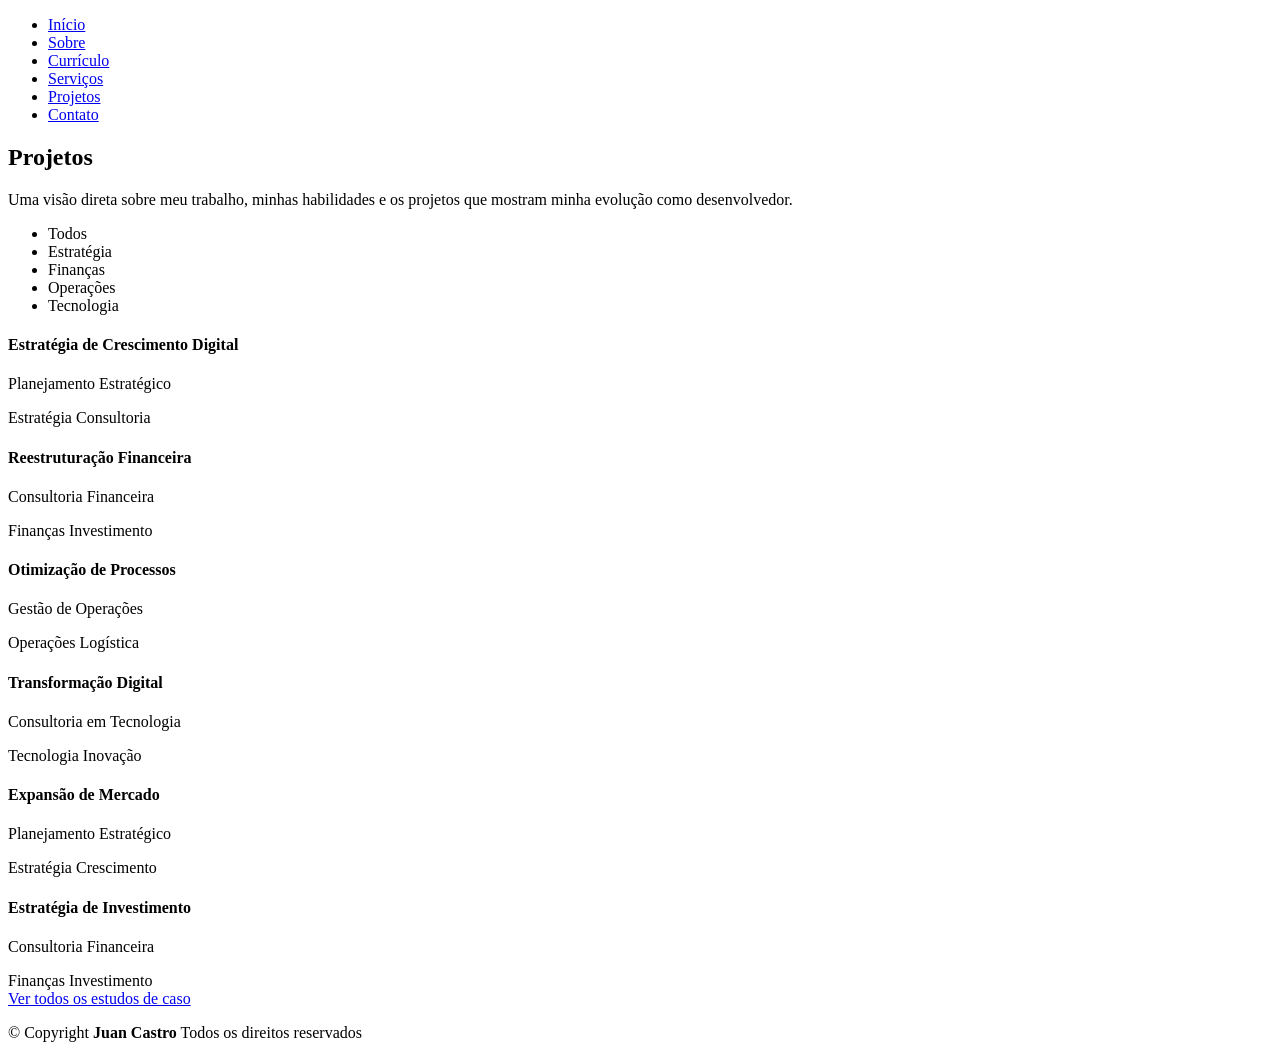
==== portfolio.html @ bfef1d71 "Add files via upload" ====
<!DOCTYPE html>
<html lang="pt-BR">

<head>
  <meta charset="utf-8">
  <meta content="width=device-width, initial-scale=1.0" name="viewport">
  <title>Projetos | Juan Castro</title>
  <meta name="description" content="">
  <meta name="keywords" content="">

  <!-- Favicons -->
  <link href="assets/img/favicon.png" rel="icon">
  <link href="assets/img/apple-touch-icon.png" rel="apple-touch-icon">

  <!-- Fonts -->
  <link href="https://fonts.googleapis.com" rel="preconnect">
  <link href="https://fonts.gstatic.com" rel="preconnect" crossorigin>
  <link href="https://fonts.googleapis.com/css2?family=Roboto:ital,wght@0,100;0,300;0,400;0,500;0,700;0,900;1,100;1,300;1,400;1,500;1,700;1,900&family=Poppins:ital,wght@0,100;0,200;0,300;0,400;0,500;0,600;0,700;0,800;0,900;1,100;1,200;1,300;1,400;1,500;1,600;1,700;1,800;1,900&family=Raleway:ital,wght@0,100;0,200;0,300;0,400;0,500;0,600;0,700;0,800;0,900;1,100;1,200;1,300;1,400;1,500;1,600;1,700;1,800;1,900&display=swap" rel="stylesheet">

  <!-- Vendor CSS Files -->
  <link href="assets/vendor/bootstrap/css/bootstrap.min.css" rel="stylesheet">
  <link href="assets/vendor/bootstrap-icons/bootstrap-icons.css" rel="stylesheet">
  <link href="assets/vendor/aos/aos.css" rel="stylesheet">
  <link href="assets/vendor/swiper/swiper-bundle.min.css" rel="stylesheet">
  <link href="assets/vendor/glightbox/css/glightbox.min.css" rel="stylesheet">

  <!-- Main CSS File -->
  <link href="assets/css/main.css" rel="stylesheet">

  <!-- =======================================================
  * Template Name: FolioOne
  * Template URL: https://bootstrapmade.com/folioone-bootstrap-portfolio-website-template/
  * Updated: Aug 23 2025 with Bootstrap v5.3.7
  * Author: BootstrapMade.com
  * License: https://bootstrapmade.com/license/
  ======================================================== -->
</head>

<body class="portfolio-page">

  <header id="header" class="header d-flex align-items-center light-background sticky-top">
    <div class="container position-relative d-flex align-items-center justify-content-between">

      <!-- <a href="index.html" class="logo d-flex align-items-center me-auto me-xl-0">
      <img src="assets/img/logo.webp" alt="">
      <h1 class="sitename">FolioOne</h1> 
    </a> -->

      <nav id="navmenu" class="navmenu">
        <ul>
          <li><a href="index.html">In&iacute;cio</a></li>
          <li><a href="about.html">Sobre</a></li>
          <li><a href="resume.html">Curr&iacute;culo</a></li>
          <li><a href="services.html">Servi&ccedil;os</a></li>
          <li><a href="portfolio.html" class="active">Projetos</a></li>
          <li><a href="contact.html">Contato</a></li>
        </ul>
        <i class="mobile-nav-toggle d-xl-none bi bi-list"></i>
      </nav>

      <div class="header-social-links">
        <a href="https://github.com/JuanCastroVieira" class="github" aria-label="GitHub"><i class="bi bi-github"></i></a>
        <a href="https://www.instagram.com/juanvierac/?utm_source=ig_web_button_share_sheet" class="instagram" aria-label="Instagram"><i class="bi bi-instagram"></i></a>
        <a href="#" class="linkedin" aria-label="LinkedIn"><i class="bi bi-linkedin"></i></a>
      </div>

    </div>
  </header>

  <main class="main">

    <!-- Portfolio Section -->
    <section id="portfolio" class="portfolio section">

      <!-- Section Title -->
      <div class="container section-title" data-aos="fade-up">
        <h2>Projetos</h2>
        <p>Uma vis&atilde;o direta sobre meu trabalho, minhas habilidades e os projetos que mostram minha evolu&ccedil;&atilde;o como desenvolvedor.</p>
      </div><!-- End Section Title -->

      <div class="container" data-aos="fade-up" data-aos-delay="100">

        <div class="isotope-layout" data-default-filter="*" data-layout="masonry" data-sort="original-order">
          <ul class="portfolio-filters isotope-filters" data-aos="fade-up" data-aos-delay="200">
            <li data-filter="*" class="filter-active">Todos</li>
            <li data-filter=".filter-strategy">Estrat&eacute;gia</li>
            <li data-filter=".filter-finance">Finan&ccedil;as</li>
            <li data-filter=".filter-operations">Opera&ccedil;&otilde;es</li>
            <li data-filter=".filter-technology">Tecnologia</li>
          </ul><!-- End Portfolio Filters -->

          <div class="row gy-4 isotope-container" data-aos="fade-up" data-aos-delay="300">
            <div class="col-lg-4 col-md-6 portfolio-item isotope-item filter-strategy">
              <div class="portfolio-card">
                <div class="portfolio-info">
                  <h4>Estrat&eacute;gia de Crescimento Digital</h4>
                  <p>Planejamento Estrat&eacute;gico</p>
                  <div class="portfolio-tags">
                    <span>Estrat&eacute;gia</span>
                    <span>Consultoria</span>
                  </div>
                </div>
              </div>
            </div>

            <div class="col-lg-4 col-md-6 portfolio-item isotope-item filter-finance">
              <div class="portfolio-card">
                <div class="portfolio-info">
                  <h4>Reestrutura&ccedil;&atilde;o Financeira</h4>
                  <p>Consultoria Financeira</p>
                  <div class="portfolio-tags">
                    <span>Finan&ccedil;as</span>
                    <span>Investimento</span>
                  </div>
                </div>
              </div>
            </div>

            <div class="col-lg-4 col-md-6 portfolio-item isotope-item filter-operations">
              <div class="portfolio-card">
                <div class="portfolio-info">
                  <h4>Otimiza&ccedil;&atilde;o de Processos</h4>
                  <p>Gest&atilde;o de Opera&ccedil;&otilde;es</p>
                  <div class="portfolio-tags">
                    <span>Opera&ccedil;&otilde;es</span>
                    <span>Log&iacute;stica</span>
                  </div>
                </div>
              </div>
            </div>

            <div class="col-lg-4 col-md-6 portfolio-item isotope-item filter-technology">
              <div class="portfolio-card">
                <div class="portfolio-info">
                  <h4>Transforma&ccedil;&atilde;o Digital</h4>
                  <p>Consultoria em Tecnologia</p>
                  <div class="portfolio-tags">
                    <span>Tecnologia</span>
                    <span>Inova&ccedil;&atilde;o</span>
                  </div>
                </div>
              </div>
            </div>

            <div class="col-lg-4 col-md-6 portfolio-item isotope-item filter-strategy">
              <div class="portfolio-card">
                <div class="portfolio-info">
                  <h4>Expans&atilde;o de Mercado</h4>
                  <p>Planejamento Estrat&eacute;gico</p>
                  <div class="portfolio-tags">
                    <span>Estrat&eacute;gia</span>
                    <span>Crescimento</span>
                  </div>
                </div>
              </div>
            </div>

            <div class="col-lg-4 col-md-6 portfolio-item isotope-item filter-finance">
              <div class="portfolio-card">
                <div class="portfolio-info">
                  <h4>Estrat&eacute;gia de Investimento</h4>
                  <p>Consultoria Financeira</p>
                  <div class="portfolio-tags">
                    <span>Finan&ccedil;as</span>
                    <span>Investimento</span>
                  </div>
                </div>
              </div>
            </div>
          </div><!-- Fim do cont&ecirc;iner de projetos -->

        </div>

        <div class="text-center mt-5" data-aos="fade-up" data-aos-delay="400">
          <a href="#portfolio" class="btn btn-primary">Ver todos os estudos de caso</a>
        </div>

      </div>

    </section><!-- /Portfolio Section -->

  </main>

  <footer id="footer" class="footer">

    <div class="container">
      <div class="copyright text-center ">
        <p>&copy; <span>Copyright</span> <strong class="px-1 sitename">Juan Castro</strong> <span>Todos os direitos reservados<br></span></p>
      </div>
      <div class="social-links d-flex justify-content-center">
        <a href="https://github.com/JuanCastroVieira" aria-label="GitHub"><i class="bi bi-github"></i></a>
        <a href="https://www.instagram.com/juanvierac/?utm_source=ig_web_button_share_sheet" aria-label="Instagram"><i class="bi bi-instagram"></i></a>
        <a href="#" aria-label="LinkedIn"><i class="bi bi-linkedin"></i></a>
        <a href="mailto:crj7756@gmail.com" aria-label="E-mail"><i class="bi bi-envelope"></i></a>
      </div>
    </div>

  </footer>

  <!-- Scroll Top -->
  <a href="#" id="scroll-top" class="scroll-top d-flex align-items-center justify-content-center"><i class="bi bi-arrow-up-short"></i></a>

  <!-- Preloader -->
  <div id="preloader"></div>

  <!-- Vendor JS Files -->
  <script src="assets/vendor/bootstrap/js/bootstrap.bundle.min.js"></script>
  <script src="assets/vendor/php-email-form/validate.js"></script>
  <script src="assets/vendor/aos/aos.js"></script>
  <script src="assets/vendor/typed.js/typed.umd.js"></script>
  <script src="assets/vendor/waypoints/noframework.waypoints.js"></script>
  <script src="assets/vendor/purecounter/purecounter_vanilla.js"></script>
  <script src="assets/vendor/swiper/swiper-bundle.min.js"></script>
  <script src="assets/vendor/imagesloaded/imagesloaded.pkgd.min.js"></script>
  <script src="assets/vendor/isotope-layout/isotope.pkgd.min.js"></script>
  <script src="assets/vendor/glightbox/js/glightbox.min.js"></script>

  <!-- Main JS File -->
  <script src="assets/js/main.js"></script>

</body>

</html>
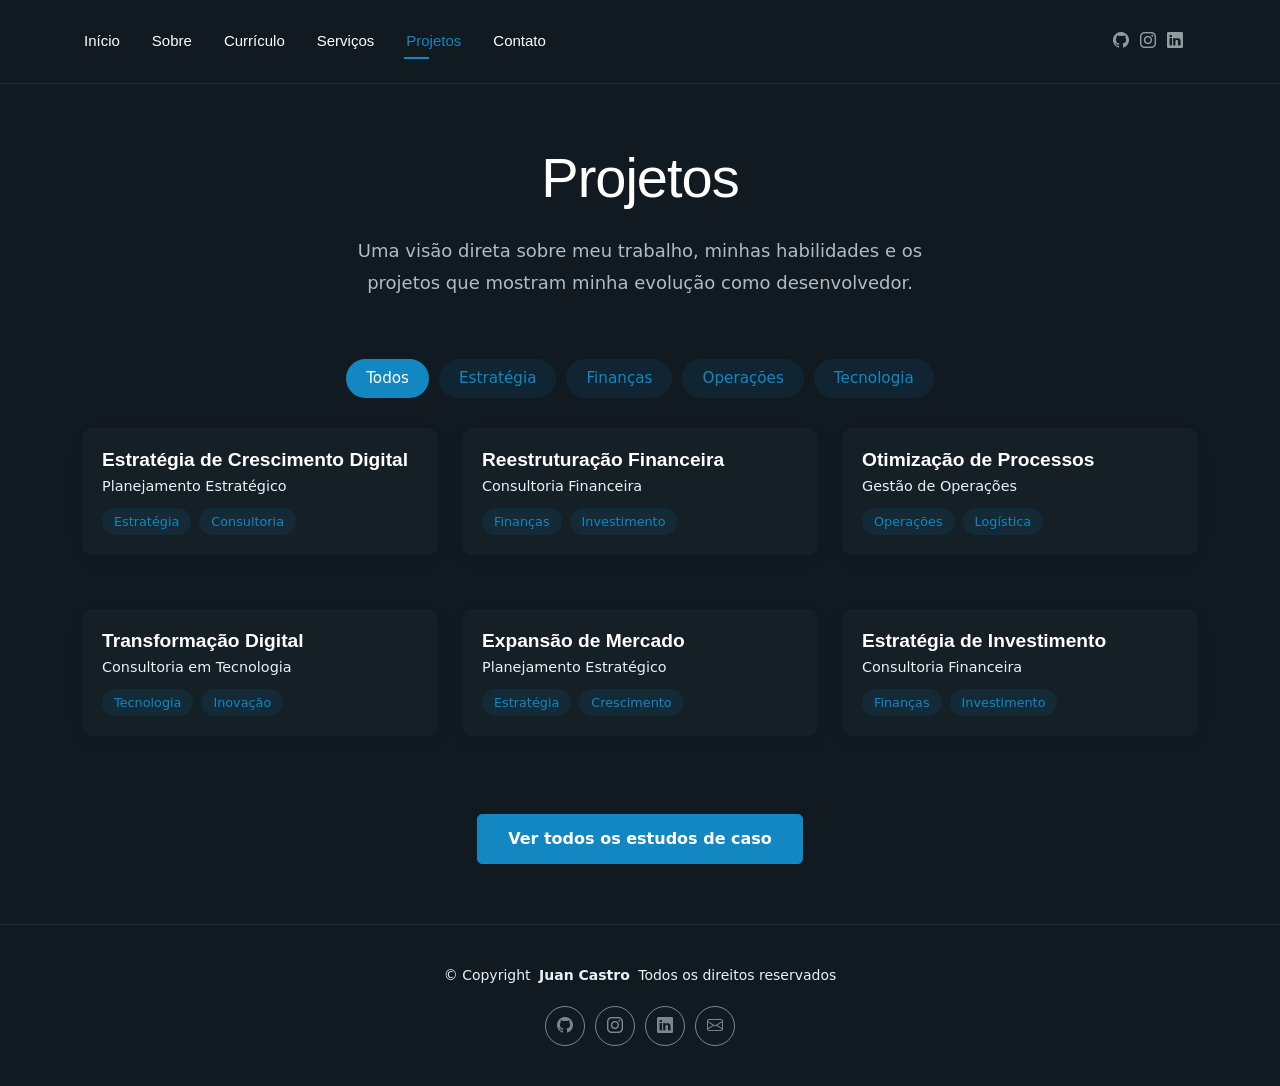
==== commit 6f7e9899: "Enviando atividade" ====
--- a/portfolio.html
+++ b/portfolio.html
@@ -91,7 +91,7 @@
 
           <div class="row gy-4 isotope-container" data-aos="fade-up" data-aos-delay="300">
             <div class="col-lg-4 col-md-6 portfolio-item isotope-item filter-strategy">
-              <div class="portfolio-card">
+              <div class="portfolio-card">
                 <div class="portfolio-info">
                   <h4>Estrat&eacute;gia de Crescimento Digital</h4>
                   <p>Planejamento Estrat&eacute;gico</p>
@@ -104,7 +104,7 @@
             </div>
 
             <div class="col-lg-4 col-md-6 portfolio-item isotope-item filter-finance">
-              <div class="portfolio-card">
+              <div class="portfolio-card">
                 <div class="portfolio-info">
                   <h4>Reestrutura&ccedil;&atilde;o Financeira</h4>
                   <p>Consultoria Financeira</p>
@@ -117,7 +117,7 @@
             </div>
 
             <div class="col-lg-4 col-md-6 portfolio-item isotope-item filter-operations">
-              <div class="portfolio-card">
+              <div class="portfolio-card">
                 <div class="portfolio-info">
                   <h4>Otimiza&ccedil;&atilde;o de Processos</h4>
                   <p>Gest&atilde;o de Opera&ccedil;&otilde;es</p>
@@ -130,7 +130,7 @@
             </div>
 
             <div class="col-lg-4 col-md-6 portfolio-item isotope-item filter-technology">
-              <div class="portfolio-card">
+              <div class="portfolio-card">
                 <div class="portfolio-info">
                   <h4>Transforma&ccedil;&atilde;o Digital</h4>
                   <p>Consultoria em Tecnologia</p>
@@ -143,7 +143,7 @@
             </div>
 
             <div class="col-lg-4 col-md-6 portfolio-item isotope-item filter-strategy">
-              <div class="portfolio-card">
+              <div class="portfolio-card">
                 <div class="portfolio-info">
                   <h4>Expans&atilde;o de Mercado</h4>
                   <p>Planejamento Estrat&eacute;gico</p>
@@ -156,7 +156,7 @@
             </div>
 
             <div class="col-lg-4 col-md-6 portfolio-item isotope-item filter-finance">
-              <div class="portfolio-card">
+              <div class="portfolio-card">
                 <div class="portfolio-info">
                   <h4>Estrat&eacute;gia de Investimento</h4>
                   <p>Consultoria Financeira</p>
--- a/assets/css/main.css
+++ b/assets/css/main.css
@@ -0,0 +1,2899 @@
+/**
+* Template Name: FolioOne
+* Template URL: https://bootstrapmade.com/folioone-bootstrap-portfolio-website-template/
+* Updated: Aug 23 2025 with Bootstrap v5.3.7
+* Author: BootstrapMade.com
+* License: https://bootstrapmade.com/license/
+*/
+
+/*--------------------------------------------------------------
+# Font & Color Variables
+# Help: https://bootstrapmade.com/color-system/
+--------------------------------------------------------------*/
+/* Fonts */
+:root {
+  --default-font: "Roboto",  system-ui, -apple-system, "Segoe UI", Roboto, "Helvetica Neue", Arial, "Noto Sans", "Liberation Sans", sans-serif, "Apple Color Emoji", "Segoe UI Emoji", "Segoe UI Symbol", "Noto Color Emoji";
+  --heading-font: "Raleway",  sans-serif;
+  --nav-font: "Poppins",  sans-serif;
+}
+
+/* Global Colors - The following color variables are used throughout the website. Updating them here will change the color scheme of the entire website */
+:root { 
+  --background-color: #101a20; /* Background color for the entire website, including individual sections */
+  --default-color: #e7f2f7; /* Default color used for the majority of the text content across the entire website */
+  --heading-color: #ffffff; /* Color for headings, subheadings and title throughout the website */
+  --accent-color: #1387c1; /* Accent color that represents your brand on the website. It's used for buttons, links, and other elements that need to stand out */
+  --surface-color: #141f26; /* The surface color is used as a background of boxed elements within sections, such as cards, icon boxes, or other elements that require a visual separation from the global background. */
+  --contrast-color: #ffffff; /* Contrast color for text, ensuring readability against backgrounds of accent, heading, or default colors. */
+}
+
+/* Nav Menu Colors - The following color variables are used specifically for the navigation menu. They are separate from the global colors to allow for more customization options */
+:root {
+  --nav-color: #ffffff;  /* The default color of the main navmenu links */
+  --nav-hover-color: #1387c1; /* Applied to main navmenu links when they are hovered over or active */
+  --nav-mobile-background-color: #213642; /* Used as the background color for mobile navigation menu */
+  --nav-dropdown-background-color: #051117; /* Used as the background color for dropdown items that appear when hovering over primary navigation items */
+  --nav-dropdown-color: #e7f2f7; /* Used for navigation links of the dropdown items in the navigation menu. */
+  --nav-dropdown-hover-color: #1387c1; /* Similar to --nav-hover-color, this color is applied to dropdown navigation links when they are hovered over. */
+}
+
+/* Color Presets - These classes override global colors when applied to any section or element, providing reuse of the sam color scheme. */
+
+.light-background {
+  --background-color: #142027;
+  --surface-color: #325264;
+}
+
+.dark-background {
+  --background-color: #0b1419;
+  --default-color: #ffffff;
+  --heading-color: #ffffff;
+  --surface-color: #252525;
+  --contrast-color: #ffffff;
+}
+
+/* Smooth scroll */
+:root {
+  scroll-behavior: smooth;
+}
+
+/*--------------------------------------------------------------
+# General Styling & Shared Classes
+--------------------------------------------------------------*/
+body {
+  color: var(--default-color);
+  background-color: var(--background-color);
+  font-family: var(--default-font);
+}
+
+a {
+  color: var(--accent-color);
+  text-decoration: none;
+  transition: 0.3s;
+}
+
+a:hover {
+  color: color-mix(in srgb, var(--accent-color), transparent 25%);
+  text-decoration: none;
+}
+
+h1,
+h2,
+h3,
+h4,
+h5,
+h6 {
+  color: var(--heading-color);
+  font-family: var(--heading-font);
+}
+
+/* PHP Email Form Messages
+------------------------------*/
+.php-email-form .error-message {
+  display: none;
+  background: #df1529;
+  color: #ffffff;
+  text-align: left;
+  padding: 15px;
+  margin-bottom: 24px;
+  font-weight: 600;
+}
+
+.php-email-form .sent-message {
+  display: none;
+  color: #ffffff;
+  background: #059652;
+  text-align: center;
+  padding: 15px;
+  margin-bottom: 24px;
+  font-weight: 600;
+}
+
+.php-email-form .loading {
+  display: none;
+  background: var(--surface-color);
+  text-align: center;
+  padding: 15px;
+  margin-bottom: 24px;
+}
+
+.php-email-form .loading:before {
+  content: "";
+  display: inline-block;
+  border-radius: 50%;
+  width: 24px;
+  height: 24px;
+  margin: 0 10px -6px 0;
+  border: 3px solid var(--accent-color);
+  border-top-color: var(--surface-color);
+  animation: php-email-form-loading 1s linear infinite;
+}
+
+@keyframes php-email-form-loading {
+  0% {
+    transform: rotate(0deg);
+  }
+
+  100% {
+    transform: rotate(360deg);
+  }
+}
+
+/*--------------------------------------------------------------
+# Global Header
+--------------------------------------------------------------*/
+.header {
+  --background-color: rgba(255, 255, 255, 0);
+  color: var(--default-color);
+  background-color: var(--background-color);
+  padding: 15px 0;
+  transition: all 0.5s;
+  z-index: 997;
+  border-bottom: 1px solid color-mix(in srgb, var(--default-color), transparent 92%);
+}
+
+.header .logo {
+  line-height: 1;
+}
+
+.header .logo img {
+  max-height: 36px;
+  margin-right: 8px;
+}
+
+.header .logo h1 {
+  font-size: 32px;
+  margin: 0;
+  font-weight: 400;
+  color: var(--heading-color);
+}
+
+.header .header-social-links {
+  padding-right: 15px;
+}
+
+.header .header-social-links a {
+  color: color-mix(in srgb, var(--default-color), transparent 40%);
+  padding-left: 6px;
+  display: inline-block;
+  transition: 0.3s;
+  font-size: 16px;
+}
+
+.header .header-social-links a:hover {
+  color: var(--default-color);
+}
+
+.header .header-social-links a i {
+  line-height: 0px;
+}
+
+@media (max-width: 1200px) {
+  .header .logo {
+    order: 1;
+  }
+
+  .header .header-social-links {
+    order: 2;
+  }
+
+  .header .navmenu {
+    order: 3;
+  }
+}
+
+/* Global Header on Scroll
+------------------------------*/
+.scrolled .header {
+  --background-color: rgba(16, 26, 32, 0.9);
+}
+
+/*--------------------------------------------------------------
+# Navigation Menu
+--------------------------------------------------------------*/
+/* Desktop Navigation */
+@media (min-width: 1200px) {
+  .navmenu {
+    padding: 0;
+  }
+
+  .navmenu ul {
+    margin: 0;
+    padding: 0;
+    display: flex;
+    list-style: none;
+    align-items: center;
+  }
+
+  .navmenu li {
+    position: relative;
+  }
+
+  .navmenu>ul>li {
+    white-space: nowrap;
+    padding: 15px 28px 15px 0;
+  }
+
+  .navmenu>ul>li:last-child {
+    padding-right: 0;
+  }
+
+  .navmenu a,
+  .navmenu a:focus {
+    color: var(--nav-color);
+    font-size: 15px;
+    padding: 0 2px;
+    font-family: var(--nav-font);
+    font-weight: 400;
+    display: flex;
+    align-items: center;
+    justify-content: space-between;
+    white-space: nowrap;
+    transition: 0.3s;
+    position: relative;
+  }
+
+  .navmenu a i,
+  .navmenu a:focus i {
+    font-size: 12px;
+    line-height: 0;
+    margin-left: 5px;
+    transition: 0.3s;
+  }
+
+  .navmenu>ul>li>a:before {
+    content: "";
+    position: absolute;
+    height: 2px;
+    bottom: -6px;
+    left: 0;
+    background-color: var(--nav-hover-color);
+    visibility: hidden;
+    width: 0px;
+    transition: all 0.3s ease-in-out 0s;
+  }
+
+  .navmenu a:hover:before,
+  .navmenu li:hover>a:before,
+  .navmenu .active:before {
+    visibility: visible;
+    width: 25px;
+  }
+
+  .navmenu li:hover>a,
+  .navmenu .active,
+  .navmenu .active:focus {
+    color: var(--nav-hover-color);
+  }
+
+  .navmenu .dropdown ul {
+    margin: 0;
+    padding: 10px 0;
+    background: var(--nav-dropdown-background-color);
+    display: block;
+    position: absolute;
+    visibility: hidden;
+    left: -5px;
+    top: 130%;
+    opacity: 0;
+    transition: 0.3s;
+    border-radius: 4px;
+    z-index: 99;
+    box-shadow: 0px 0px 30px rgba(0, 0, 0, 0.1);
+  }
+
+  .navmenu .dropdown ul li {
+    min-width: 200px;
+  }
+
+  .navmenu .dropdown ul a {
+    padding: 10px 20px;
+    font-size: 15px;
+    text-transform: none;
+    color: var(--nav-dropdown-color);
+  }
+
+  .navmenu .dropdown ul a i {
+    font-size: 12px;
+  }
+
+  .navmenu .dropdown ul a:hover,
+  .navmenu .dropdown ul .active:hover,
+  .navmenu .dropdown ul li:hover>a {
+    color: var(--nav-dropdown-hover-color);
+  }
+
+  .navmenu .dropdown:hover>ul {
+    opacity: 1;
+    top: 100%;
+    visibility: visible;
+  }
+
+  .navmenu .dropdown .dropdown ul {
+    top: 0;
+    left: -90%;
+    visibility: hidden;
+  }
+
+  .navmenu .dropdown .dropdown:hover>ul {
+    opacity: 1;
+    top: 0;
+    left: -100%;
+    visibility: visible;
+  }
+}
+
+/* Mobile Navigation */
+@media (max-width: 1199px) {
+  .mobile-nav-toggle {
+    color: var(--nav-color);
+    font-size: 28px;
+    line-height: 0;
+    margin-right: 10px;
+    cursor: pointer;
+    transition: color 0.3s;
+  }
+
+  .navmenu {
+    padding: 0;
+    z-index: 9997;
+  }
+
+  .navmenu ul {
+    display: none;
+    list-style: none;
+    position: absolute;
+    inset: 60px 20px 20px 20px;
+    padding: 10px 0;
+    margin: 0;
+    border-radius: 6px;
+    background-color: var(--nav-mobile-background-color);
+    border: 1px solid color-mix(in srgb, var(--default-color), transparent 90%);
+    box-shadow: none;
+    overflow-y: auto;
+    transition: 0.3s;
+    z-index: 9998;
+  }
+
+  .navmenu a,
+  .navmenu a:focus {
+    color: var(--nav-dropdown-color);
+    padding: 10px 20px;
+    font-family: var(--nav-font);
+    font-size: 17px;
+    font-weight: 500;
+    display: flex;
+    align-items: center;
+    justify-content: space-between;
+    white-space: nowrap;
+    transition: 0.3s;
+  }
+
+  .navmenu a i,
+  .navmenu a:focus i {
+    font-size: 12px;
+    line-height: 0;
+    margin-left: 5px;
+    width: 30px;
+    height: 30px;
+    display: flex;
+    align-items: center;
+    justify-content: center;
+    border-radius: 50%;
+    transition: 0.3s;
+    background-color: color-mix(in srgb, var(--accent-color), transparent 90%);
+  }
+
+  .navmenu a i:hover,
+  .navmenu a:focus i:hover {
+    background-color: var(--accent-color);
+    color: var(--contrast-color);
+  }
+
+  .navmenu a:hover,
+  .navmenu .active,
+  .navmenu .active:focus {
+    color: var(--nav-dropdown-hover-color);
+  }
+
+  .navmenu .active i,
+  .navmenu .active:focus i {
+    background-color: var(--accent-color);
+    color: var(--contrast-color);
+    transform: rotate(180deg);
+  }
+
+  .navmenu .dropdown ul {
+    position: static;
+    display: none;
+    z-index: 99;
+    padding: 10px 0;
+    margin: 10px 20px;
+    background-color: var(--nav-dropdown-background-color);
+    transition: all 0.5s ease-in-out;
+  }
+
+  .navmenu .dropdown ul ul {
+    background-color: rgba(33, 37, 41, 0.1);
+  }
+
+  .navmenu .dropdown>.dropdown-active {
+    display: block;
+    background-color: rgba(33, 37, 41, 0.03);
+  }
+
+  .mobile-nav-active {
+    overflow: hidden;
+  }
+
+  .mobile-nav-active .mobile-nav-toggle {
+    color: #fff;
+    position: absolute;
+    font-size: 32px;
+    top: 15px;
+    right: 15px;
+    margin-right: 0;
+    z-index: 9999;
+  }
+
+  .mobile-nav-active .navmenu {
+    position: fixed;
+    overflow: hidden;
+    inset: 0;
+    background: rgba(33, 37, 41, 0.8);
+    transition: 0.3s;
+  }
+
+  .mobile-nav-active .navmenu>ul {
+    display: block;
+  }
+}
+
+/*--------------------------------------------------------------
+# Global Footer
+--------------------------------------------------------------*/
+.footer {
+  color: var(--default-color);
+  background-color: var(--background-color);
+  font-size: 14px;
+  padding: 40px 0;
+  position: relative;
+  border-top: 1px solid color-mix(in srgb, var(--default-color), transparent 92%);
+}
+
+.footer .copyright p {
+  margin-bottom: 0;
+}
+
+.footer .social-links {
+  margin-top: 20px;
+}
+
+.footer .social-links a {
+  display: flex;
+  align-items: center;
+  justify-content: center;
+  width: 40px;
+  height: 40px;
+  border-radius: 50%;
+  border: 1px solid color-mix(in srgb, var(--default-color), transparent 50%);
+  font-size: 16px;
+  color: color-mix(in srgb, var(--default-color), transparent 50%);
+  margin: 0 5px;
+  transition: 0.3s;
+}
+
+.footer .social-links a:hover {
+  color: var(--accent-color);
+  border-color: var(--accent-color);
+}
+
+.footer .credits {
+  margin-top: 10px;
+  font-size: 13px;
+  text-align: center;
+}
+
+/*--------------------------------------------------------------
+# Preloader
+--------------------------------------------------------------*/
+#preloader {
+  position: fixed;
+  inset: 0;
+  z-index: 9999;
+  overflow: hidden;
+  background-color: var(--background-color);
+  transition: all 0.6s ease-out;
+  width: 100%;
+  height: 100vh;
+}
+
+#preloader:before,
+#preloader:after {
+  content: "";
+  position: absolute;
+  border: 4px solid var(--accent-color);
+  border-radius: 50%;
+  animation: animate-preloader 2s cubic-bezier(0, 0.2, 0.8, 1) infinite;
+}
+
+#preloader:after {
+  animation-delay: -0.5s;
+}
+
+@keyframes animate-preloader {
+  0% {
+    width: 10px;
+    height: 10px;
+    top: calc(50% - 5px);
+    left: calc(50% - 5px);
+    opacity: 1;
+  }
+
+  100% {
+    width: 72px;
+    height: 72px;
+    top: calc(50% - 36px);
+    left: calc(50% - 36px);
+    opacity: 0;
+  }
+}
+
+/*--------------------------------------------------------------
+# Scroll Top Button
+--------------------------------------------------------------*/
+.scroll-top {
+  position: fixed;
+  visibility: hidden;
+  opacity: 0;
+  right: 15px;
+  bottom: -15px;
+  z-index: 99999;
+  background-color: var(--accent-color);
+  width: 44px;
+  height: 44px;
+  border-radius: 50px;
+  transition: all 0.4s;
+}
+
+.scroll-top i {
+  font-size: 24px;
+  color: var(--contrast-color);
+  line-height: 0;
+}
+
+.scroll-top:hover {
+  background-color: color-mix(in srgb, var(--accent-color), transparent 20%);
+  color: var(--contrast-color);
+}
+
+.scroll-top.active {
+  visibility: visible;
+  opacity: 1;
+  bottom: 15px;
+}
+
+/*--------------------------------------------------------------
+# Disable aos animation delay on mobile devices
+--------------------------------------------------------------*/
+@media screen and (max-width: 768px) {
+  [data-aos-delay] {
+    transition-delay: 0 !important;
+  }
+}
+
+/*--------------------------------------------------------------
+# Global Page Titles & Breadcrumbs
+--------------------------------------------------------------*/
+.page-title {
+  color: var(--default-color);
+  background-color: var(--background-color);
+  position: relative;
+}
+
+.page-title .heading {
+  padding: 80px 0;
+  border-top: 1px solid color-mix(in srgb, var(--default-color), transparent 90%);
+}
+
+.page-title .heading h1 {
+  font-size: 38px;
+  font-weight: 700;
+}
+
+.page-title nav {
+  background-color: color-mix(in srgb, var(--default-color), transparent 96%);
+  padding: 20px 0;
+}
+
+.page-title nav ol {
+  display: flex;
+  flex-wrap: wrap;
+  list-style: none;
+  padding: 0;
+  margin: 0;
+  font-size: 16px;
+  font-weight: 400;
+}
+
+.page-title nav ol li+li {
+  padding-left: 10px;
+}
+
+.page-title nav ol li+li::before {
+  content: "/";
+  display: inline-block;
+  padding-right: 10px;
+  color: color-mix(in srgb, var(--default-color), transparent 70%);
+}
+
+/*--------------------------------------------------------------
+# Global Sections
+--------------------------------------------------------------*/
+section,
+.section {
+  color: var(--default-color);
+  background-color: var(--background-color);
+  padding: 60px 0;
+  scroll-margin-top: 100px;
+  overflow: clip;
+}
+
+@media (max-width: 1199px) {
+
+  section,
+  .section {
+    scroll-margin-top: 66px;
+  }
+}
+
+/*--------------------------------------------------------------
+# Global Section Titles
+--------------------------------------------------------------*/
+.section-title {
+  text-align: center;
+  padding-bottom: 60px;
+  position: relative;
+}
+
+.section-title h2 {
+  font-size: 3.5rem;
+  font-weight: 400;
+  line-height: 1.2;
+  color: var(--heading-color);
+  margin-bottom: 1.5rem;
+  letter-spacing: -1px;
+}
+
+@media (max-width: 768px) {
+  .section-title h2 {
+    font-size: 2.5rem;
+  }
+}
+
+.section-title p {
+  font-size: 1.125rem;
+  line-height: 1.8;
+  color: color-mix(in srgb, var(--default-color), transparent 25%);
+  max-width: 900px;
+  margin: 0 auto;
+  text-wrap: balance;
+}
+
+/*--------------------------------------------------------------
+# Hero Section
+--------------------------------------------------------------*/
+.hero {
+  padding: 80px 0;
+  min-height: 100vh;
+  display: flex;
+  align-items: center;
+}
+
+.hero .hero-content h1 {
+  font-size: 3.5rem;
+  font-weight: 700;
+  margin-bottom: 1rem;
+  line-height: 1.2;
+}
+
+.hero .hero-content .hero-eyebrow {
+  display: inline-flex;
+  align-items: center;
+  margin-bottom: 1rem;
+  padding: 7px 14px;
+  border: 1px solid color-mix(in srgb, var(--accent-color), transparent 55%);
+  border-radius: 999px;
+  color: var(--accent-color);
+  font-family: var(--nav-font);
+  font-size: 0.82rem;
+  font-weight: 600;
+  letter-spacing: 0;
+  text-transform: uppercase;
+}
+
+.hero .hero-content h1 .highlight {
+  color: var(--accent-color);
+  position: relative;
+}
+
+.hero .hero-content h1 .highlight::after {
+  content: "";
+  position: absolute;
+  bottom: 0;
+  left: 0;
+  width: 100%;
+  height: 3px;
+  background: linear-gradient(90deg, var(--accent-color), color-mix(in srgb, var(--accent-color), transparent 50%));
+  border-radius: 2px;
+}
+
+@media (max-width: 768px) {
+  .hero .hero-content h1 {
+    font-size: 2.5rem;
+  }
+}
+
+.hero .hero-content h2 {
+  font-size: 1.5rem;
+  font-weight: 400;
+  margin-bottom: 2rem;
+  color: color-mix(in srgb, var(--default-color), transparent 20%);
+}
+
+.hero .hero-content h2 .typed {
+  color: var(--accent-color);
+  font-weight: 600;
+}
+
+@media (max-width: 768px) {
+  .hero .hero-content h2 {
+    font-size: 1.25rem;
+  }
+}
+
+.hero .hero-content p {
+  font-size: 1.1rem;
+  line-height: 1.6;
+  margin-bottom: 2.5rem;
+  color: color-mix(in srgb, var(--default-color), transparent 30%);
+}
+
+.hero .hero-actions {
+  display: flex;
+  gap: 1rem;
+  margin-bottom: 1.5rem;
+}
+
+.hero .hero-actions .btn {
+  padding: 12px 30px;
+  border-radius: 50px;
+  font-weight: 600;
+  text-decoration: none;
+  transition: all 0.3s ease;
+  border: 2px solid;
+}
+
+.hero .hero-actions .btn.btn-primary {
+  background: var(--accent-color);
+  color: var(--contrast-color);
+  border-color: var(--accent-color);
+}
+
+.hero .hero-actions .btn.btn-primary:hover {
+  background: color-mix(in srgb, var(--accent-color), black 15%);
+  border-color: color-mix(in srgb, var(--accent-color), black 15%);
+  transform: translateY(-2px);
+}
+
+.hero .hero-actions .btn.btn-outline {
+  background: transparent;
+  color: var(--accent-color);
+  border-color: var(--accent-color);
+}
+
+.hero .hero-actions .btn.btn-outline:hover {
+  transform: translateY(-2px);
+}
+
+@media (max-width: 576px) {
+  .hero .hero-actions {
+    flex-direction: column;
+  }
+
+  .hero .hero-actions .btn {
+    text-align: center;
+  }
+}
+
+.hero .hero-highlights {
+  display: flex;
+  flex-wrap: wrap;
+  gap: 0.75rem;
+  margin-bottom: 2.5rem;
+}
+
+.hero .hero-highlights span {
+  display: inline-flex;
+  align-items: center;
+  gap: 0.45rem;
+  padding: 8px 12px;
+  border-radius: 999px;
+  background: color-mix(in srgb, var(--surface-color), transparent 22%);
+  color: color-mix(in srgb, var(--default-color), transparent 18%);
+  font-size: 0.92rem;
+}
+
+.hero .hero-highlights i {
+  color: var(--accent-color);
+  font-size: 1rem;
+}
+
+@media (max-width: 576px) {
+  .hero .hero-highlights {
+    flex-direction: column;
+  }
+}
+
+.hero .social-links {
+  display: flex;
+  gap: 1rem;
+}
+
+.hero .social-links a {
+  width: 45px;
+  height: 45px;
+  background: var(--surface-color);
+  border-radius: 50%;
+  display: flex;
+  align-items: center;
+  justify-content: center;
+  color: var(--default-color);
+  font-size: 1.2rem;
+  transition: all 0.3s ease;
+}
+
+.hero .social-links a:hover {
+  background: var(--accent-color);
+  color: var(--contrast-color);
+  transform: translateY(-3px);
+  box-shadow: 0 8px 25px color-mix(in srgb, var(--accent-color), transparent 70%);
+}
+
+.hero .hero-image {
+  position: relative;
+}
+
+.hero .hero-image .image-wrapper {
+  position: relative;
+  max-width: 450px;
+  margin: 0 auto;
+}
+
+.hero .hero-image .image-wrapper img {
+  border-radius: 20px;
+  box-shadow: 0 5px 15px color-mix(in srgb, var(--default-color), transparent 95%);
+  transition: transform 0.3s ease;
+}
+
+.hero .hero-image .image-wrapper img:hover {
+  transform: scale(1.02);
+}
+
+.hero .hero-image .floating-elements {
+  position: absolute;
+  top: 0;
+  left: 0;
+  right: 0;
+  bottom: 0;
+  pointer-events: none;
+}
+
+.hero .hero-image .floating-elements .floating-card {
+  position: absolute;
+  background: var(--surface-color);
+  padding: 15px 20px;
+  border-radius: 15px;
+  box-shadow: 0 10px 30px color-mix(in srgb, var(--default-color), transparent 90%);
+  display: flex;
+  align-items: center;
+  gap: 10px;
+  font-weight: 600;
+  animation: float 3s ease-in-out infinite;
+}
+
+.hero .hero-image .floating-elements .floating-card i {
+  font-size: 1.5rem;
+  color: var(--accent-color);
+}
+
+.hero .hero-image .floating-elements .floating-card.design {
+  top: 10%;
+  right: -10%;
+  animation-delay: 0s;
+}
+
+.hero .hero-image .floating-elements .floating-card.code {
+  bottom: 30%;
+  left: -15%;
+  animation-delay: 1s;
+}
+
+.hero .hero-image .floating-elements .floating-card.creativity {
+  top: 60%;
+  right: -5%;
+  animation-delay: 2s;
+}
+
+@media (max-width: 992px) {
+  .hero .hero-image .floating-elements .floating-card {
+    display: none;
+  }
+}
+
+@keyframes float {
+
+  0%,
+  100% {
+    transform: translateY(0px);
+  }
+
+  50% {
+    transform: translateY(-10px);
+  }
+}
+
+@media (max-width: 992px) {
+  .hero .hero-content {
+    text-align: center;
+    margin-bottom: 3rem;
+  }
+}
+
+/*--------------------------------------------------------------
+# About Section
+--------------------------------------------------------------*/
+.about .intro-content .eyebrow {
+  display: inline-block;
+  letter-spacing: 0.12em;
+  text-transform: uppercase;
+  font-size: 12px;
+  color: color-mix(in srgb, var(--default-color), transparent 40%);
+  margin-bottom: 16px;
+}
+
+.about .intro-content .headline {
+  font-family: var(--heading-font);
+  font-weight: 300;
+  line-height: 1.2;
+  font-size: clamp(28px, 4vw, 44px);
+  margin: 0 0 24px 0;
+}
+
+.about .intro-content .lead {
+  font-size: 18px;
+  line-height: 1.8;
+  color: color-mix(in srgb, var(--default-color), transparent 10%);
+  margin-bottom: 24px;
+}
+
+.about .intro-content p {
+  line-height: 1.8;
+  margin-bottom: 24px;
+  color: color-mix(in srgb, var(--default-color), transparent 5%);
+}
+
+.about .intro-content .cta-group {
+  display: flex;
+  gap: 24px;
+  align-items: center;
+  margin-top: 24px;
+}
+
+.about .intro-content .cta-group .btn-ghost {
+  display: inline-flex;
+  align-items: center;
+  gap: 8px;
+  padding: 12px 18px;
+  border-radius: 6px;
+  color: var(--accent-color);
+  background: color-mix(in srgb, var(--accent-color), transparent 92%);
+  border: 1px solid color-mix(in srgb, var(--accent-color), transparent 70%);
+  transition: 0.3s ease-in-out;
+}
+
+.about .intro-content .cta-group .btn-ghost:hover,
+.about .intro-content .cta-group .btn-ghost:focus {
+  color: var(--contrast-color);
+  background: var(--accent-color);
+  border-color: var(--accent-color);
+  outline: none;
+  box-shadow: 0 0 0 3px color-mix(in srgb, var(--accent-color), transparent 70%);
+}
+
+.about .intro-content .cta-group .link-underline {
+  display: inline-flex;
+  align-items: center;
+  gap: 8px;
+  position: relative;
+  color: var(--accent-color);
+  padding-bottom: 4px;
+  transition: 0.3s ease-in-out;
+}
+
+.about .intro-content .cta-group .link-underline::after {
+  content: "";
+  position: absolute;
+  left: 0;
+  right: 0;
+  bottom: 0;
+  height: 1px;
+  background: color-mix(in srgb, var(--accent-color), transparent 40%);
+  transform: scaleX(0.4);
+  transform-origin: left;
+  transition: 0.3s ease-in-out;
+}
+
+.about .intro-content .cta-group .link-underline:hover,
+.about .intro-content .cta-group .link-underline:focus {
+  color: color-mix(in srgb, var(--accent-color), transparent 10%);
+  outline: none;
+}
+
+.about .intro-content .cta-group .link-underline:hover::after,
+.about .intro-content .cta-group .link-underline:focus::after {
+  transform: scaleX(1);
+}
+
+.about .profile-figure {
+  margin: 0;
+}
+
+.about .profile-figure .profile-photo {
+  width: 88%;
+  max-width: 440px;
+  border-radius: 18px;
+  box-shadow: 0 10px 30px color-mix(in srgb, var(--default-color), transparent 92%);
+  transform: translateY(0);
+  transition: transform 0.3s ease-in-out;
+}
+
+.about .profile-figure .profile-caption {
+  margin-top: 24px;
+  display: flex;
+  align-items: center;
+  justify-content: center;
+}
+
+.about .profile-figure .profile-caption .meta {
+  font-size: 14px;
+  color: color-mix(in srgb, var(--default-color), transparent 20%);
+}
+
+.about .profile-figure .profile-caption .meta .funfact {
+  font-size: 13px;
+  margin-top: 4px;
+  color: color-mix(in srgb, var(--default-color), transparent 35%);
+}
+
+.about .profile-figure:hover .profile-photo {
+  transform: translateY(-4px);
+}
+
+.about .skill-item {
+  padding: 24px;
+  border-radius: 6px;
+  transition: 0.3s ease-in-out;
+  background: color-mix(in srgb, var(--surface-color), var(--accent-color) 2%);
+  border: 1px solid color-mix(in srgb, var(--default-color), transparent 88%);
+  height: 100%;
+}
+
+.about .skill-item i {
+  font-size: 24px;
+  color: var(--accent-color);
+  margin-bottom: 16px;
+  display: inline-block;
+}
+
+.about .skill-item h3 {
+  font-size: 16px;
+  margin-bottom: 6px;
+  font-weight: 500;
+}
+
+.about .skill-item p {
+  margin: 0;
+  font-size: 14px;
+  color: color-mix(in srgb, var(--default-color), transparent 25%);
+}
+
+.about .skill-item:hover {
+  transform: translateY(-3px);
+  border-color: color-mix(in srgb, var(--accent-color), transparent 60%);
+  box-shadow: 0 10px 30px color-mix(in srgb, var(--default-color), transparent 92%);
+}
+
+.about .timeline-item {
+  position: relative;
+  padding-left: 26px;
+}
+
+.about .timeline-item time {
+  display: inline-block;
+  font-size: 12px;
+  letter-spacing: 0.08em;
+  text-transform: uppercase;
+  color: color-mix(in srgb, var(--default-color), transparent 45%);
+  margin-bottom: 6px;
+}
+
+.about .timeline-item h4 {
+  font-size: 18px;
+  font-weight: 400;
+  margin: 0 0 6px;
+}
+
+.about .timeline-item p {
+  font-size: 14px;
+  color: color-mix(in srgb, var(--default-color), transparent 25%);
+  margin: 0;
+}
+
+.about .timeline-item .dot {
+  position: absolute;
+  left: 0;
+  top: 4px;
+  width: 10px;
+  height: 10px;
+  border-radius: 50%;
+  background: var(--accent-color);
+  box-shadow: 0 0 0 6px color-mix(in srgb, var(--accent-color), transparent 80%);
+}
+
+.about .personal-quote {
+  padding: 24px 0;
+}
+
+.about .personal-quote p {
+  font-family: var(--heading-font);
+  font-weight: 300;
+  font-size: clamp(20px, 3vw, 28px);
+  line-height: 1.5;
+  color: color-mix(in srgb, var(--default-color), transparent 5%);
+  margin: 0 auto;
+  max-width: 800px;
+}
+
+.about .fact-pill {
+  display: flex;
+  align-items: center;
+  justify-content: center;
+  gap: 10px;
+  padding: 10px 14px;
+  border-radius: 999px;
+  border: 1px solid color-mix(in srgb, var(--default-color), transparent 85%);
+  background: var(--surface-color);
+  color: color-mix(in srgb, var(--default-color), transparent 10%);
+  transition: 0.3s ease-in-out;
+}
+
+.about .fact-pill i {
+  color: var(--accent-color);
+}
+
+.about .fact-pill span {
+  font-size: 14px;
+}
+
+.about .fact-pill:hover {
+  transform: translateY(-2px);
+  border-color: color-mix(in srgb, var(--accent-color), transparent 60%);
+  box-shadow: 0 10px 30px color-mix(in srgb, var(--default-color), transparent 92%);
+}
+
+.about .fact-pill:focus-within {
+  box-shadow: 0 0 0 3px color-mix(in srgb, var(--accent-color), transparent 70%);
+}
+
+@media (max-width: 992px) {
+  .about .profile-figure {
+    text-align: center !important;
+  }
+
+  .about .profile-figure .profile-photo {
+    width: 72%;
+  }
+
+  .about .intro-content .cta-group {
+    flex-wrap: wrap;
+  }
+}
+
+@media (max-width: 576px) {
+  .about .profile-figure .profile-photo {
+    width: 100%;
+  }
+}
+
+/*--------------------------------------------------------------
+# Skills Section
+--------------------------------------------------------------*/
+.skills .skill-box {
+  background-color: var(--surface-color);
+  padding: 2rem;
+  border-radius: 8px;
+  box-shadow: 0 0 20px rgba(0, 0, 0, 0.05);
+}
+
+.skills .skill-box h3 {
+  font-size: 1.2rem;
+  margin-bottom: 1rem;
+  font-weight: 600;
+}
+
+.skills .skill-box p {
+  font-size: 0.9rem;
+  margin-bottom: 0.8rem;
+  opacity: 0.6;
+}
+
+.skills .skill-box .progress {
+  background-color: color-mix(in srgb, var(--accent-color), transparent 85%);
+  border-radius: 50px;
+  height: 8px;
+  margin-top: 5px;
+  overflow: hidden;
+}
+
+.skills .skill-box .progress .progress-bar {
+  background-color: var(--accent-color);
+  height: 100%;
+  position: relative;
+  border-radius: 50px;
+  transition: 0.9s;
+  width: 1px;
+}
+
+/*--------------------------------------------------------------
+# Stats Section
+--------------------------------------------------------------*/
+.stats .avatars {
+  position: relative;
+}
+
+.stats .avatars img {
+  width: 60px;
+  height: 60px;
+  border: 3px solid var(--accent-color);
+  margin-right: -15px;
+  transition: transform 0.3s ease;
+}
+
+.stats .avatars img:hover {
+  transform: translateY(-5px);
+  z-index: 2;
+}
+
+.stats .counters h2 {
+  color: var(--heading-color);
+  font-size: 48px;
+  font-weight: 700;
+  margin-bottom: 10px;
+}
+
+.stats .counters h2 span {
+  display: inline-block;
+}
+
+.stats .counters p {
+  color: var(--default-color);
+  font-size: 18px;
+  margin: 0;
+  opacity: 0.9;
+}
+
+@media (max-width: 991px) {
+  .stats .row {
+    text-align: center;
+  }
+
+  .stats .avatars {
+    justify-content: center;
+    margin-bottom: 40px;
+  }
+
+  .stats .counters h2 {
+    font-size: 36px;
+  }
+
+  .stats .counters p {
+    font-size: 16px;
+  }
+
+  .stats .counters .col-md-4 {
+    margin-bottom: 30px;
+  }
+
+  .stats .counters .col-md-4:last-child {
+    margin-bottom: 0;
+  }
+}
+
+@media (max-width: 576px) {
+  .stats {
+    padding: 60px 0;
+  }
+
+  .stats .avatars {
+    flex-wrap: wrap;
+    justify-content: center;
+  }
+
+  .stats .avatars img {
+    margin: 0 -8px;
+  }
+}
+
+/*--------------------------------------------------------------
+# Testimonials Section
+--------------------------------------------------------------*/
+.testimonials .testimonials-carousel,
+.testimonials .testimonials-slider {
+  overflow: hidden;
+}
+
+.testimonials .testimonial-item .testimonial-content {
+  border-left: 3px solid var(--accent-color);
+  padding-left: 30px;
+}
+
+.testimonials .testimonial-item .testimonial-img {
+  border-radius: 50%;
+  border: 4px solid var(--background-color);
+  margin: 0 auto;
+}
+
+.testimonials .testimonial-item h3 {
+  font-size: 20px;
+  font-weight: bold;
+  margin: 10px 0 5px 0;
+}
+
+.testimonials .testimonial-item h4 {
+  font-size: 14px;
+  color: color-mix(in srgb, var(--default-color), transparent 40%);
+  margin: 0 0 10px 0;
+}
+
+.testimonials .testimonial-item .stars i {
+  color: #ffc107;
+  margin: 0 1px;
+}
+
+.testimonials .testimonial-item .quote-icon-left,
+.testimonials .testimonial-item .quote-icon-right {
+  color: color-mix(in srgb, var(--accent-color), transparent 50%);
+  font-size: 26px;
+  line-height: 0;
+}
+
+.testimonials .testimonial-item .quote-icon-left {
+  display: inline-block;
+  left: -5px;
+  position: relative;
+}
+
+.testimonials .testimonial-item .quote-icon-right {
+  display: inline-block;
+  right: -5px;
+  position: relative;
+  top: 10px;
+  transform: scale(-1, -1);
+}
+
+.testimonials .testimonial-item p {
+  font-style: italic;
+}
+
+.testimonials .swiper-wrapper {
+  height: auto;
+}
+
+.testimonials .swiper-pagination {
+  margin-top: 30px;
+  position: relative;
+}
+
+.testimonials .swiper-pagination .swiper-pagination-bullet {
+  width: 12px;
+  height: 12px;
+  background-color: color-mix(in srgb, var(--default-color), transparent 85%);
+  opacity: 1;
+}
+
+.testimonials .swiper-pagination .swiper-pagination-bullet-active {
+  background-color: var(--accent-color);
+}
+
+/*--------------------------------------------------------------
+# Resume Section
+--------------------------------------------------------------*/
+.resume .resume-item {
+  margin-bottom: 3rem;
+}
+
+.resume .resume-item .resume-title {
+  font-size: 1.75rem;
+  font-weight: 700;
+  margin-bottom: 1.5rem;
+  padding-bottom: 1.5rem;
+  position: relative;
+  color: var(--heading-color);
+}
+
+.resume .resume-item .resume-title::after {
+  content: "";
+  position: absolute;
+  display: block;
+  width: 50px;
+  height: 3px;
+  background: var(--accent-color);
+  bottom: 0;
+  left: 0;
+}
+
+.resume .resume-item .resume-content {
+  padding-left: 1.25rem;
+  border-left: 2px solid color-mix(in srgb, var(--accent-color), transparent 85%);
+}
+
+.resume .resume-item article {
+  position: relative;
+  margin-bottom: 2.5rem;
+}
+
+.resume .resume-item article::before {
+  content: "";
+  position: absolute;
+  width: 16px;
+  height: 16px;
+  border-radius: 50%;
+  left: -1.8rem;
+  top: 0.25rem;
+  background: var(--background-color);
+  border: 2px solid var(--accent-color);
+}
+
+.resume .resume-item article h4 {
+  font-size: 1.25rem;
+  font-weight: 600;
+  margin-bottom: 0.5rem;
+  color: var(--heading-color);
+}
+
+.resume .resume-item article h5 {
+  font-size: 1rem;
+  background: color-mix(in srgb, var(--accent-color), transparent 92%);
+  padding: 0.375rem 0.75rem;
+  display: inline-block;
+  font-weight: 600;
+  margin: 0.5rem 0;
+  color: var(--accent-color);
+  border-radius: 4px;
+}
+
+.resume .resume-item article .institution,
+.resume .resume-item article .company {
+  font-size: 1rem;
+  margin-bottom: 1rem;
+  color: color-mix(in srgb, var(--default-color), transparent 25%);
+}
+
+.resume .resume-item article p {
+  margin-bottom: 1rem;
+}
+
+.resume .resume-item article ul {
+  padding-left: 1.25rem;
+  margin-bottom: 0;
+}
+
+.resume .resume-item article ul li {
+  padding-bottom: 0.75rem;
+  position: relative;
+}
+
+.resume .resume-item article ul li:last-child {
+  padding-bottom: 0;
+}
+
+.resume .skill-item {
+  margin-bottom: 2rem;
+}
+
+.resume .skill-item h4 {
+  font-size: 1rem;
+  font-weight: 600;
+  margin-bottom: 0.75rem;
+  color: var(--heading-color);
+}
+
+.resume .skill-item .progress {
+  height: 0.75rem;
+  background-color: color-mix(in srgb, var(--accent-color), transparent 92%);
+  border-radius: 1rem;
+  overflow: visible;
+}
+
+.resume .skill-item .progress .progress-bar {
+  background-color: var(--accent-color);
+  position: relative;
+  border-radius: 1rem;
+  width: 0;
+  transition: width 1s ease;
+}
+
+.resume .skill-item .progress .progress-bar::after {
+  content: attr(aria-valuenow) "%";
+  position: absolute;
+  right: 0;
+  top: -1.75rem;
+  font-size: 0.875rem;
+  font-weight: 600;
+  color: var(--accent-color);
+}
+
+@media (max-width: 991.98px) {
+  .resume .resume-item {
+    margin-bottom: 2rem;
+  }
+}
+
+@media (max-width: 767.98px) {
+  .resume .resume-content {
+    padding-left: 1rem !important;
+  }
+
+  .resume article::before {
+    left: -2rem !important;
+  }
+}
+
+/*--------------------------------------------------------------
+# Services Section
+--------------------------------------------------------------*/
+.services .service-item {
+  display: flex;
+  background-color: var(--surface-color);
+  border-radius: 12px;
+  padding: 2rem;
+  height: 100%;
+  position: relative;
+  overflow: hidden;
+  box-shadow: 0 5px 20px rgba(0, 0, 0, 0.03);
+  transition: all 0.4s ease;
+}
+
+.services .service-item::before {
+  content: "";
+  position: absolute;
+  left: 0;
+  top: 0;
+  height: 100%;
+  width: 4px;
+  background-color: var(--accent-color);
+  transform: scaleY(0);
+  transform-origin: bottom;
+  transition: transform 0.4s cubic-bezier(0.65, 0, 0.35, 1);
+}
+
+.services .service-item:hover {
+  box-shadow: 0 10px 30px rgba(0, 0, 0, 0.08);
+  transform: translateY(-5px);
+}
+
+.services .service-item:hover::before {
+  transform: scaleY(1);
+}
+
+.services .service-item:hover .service-icon {
+  background-color: var(--accent-color);
+  color: var(--contrast-color);
+  transform: rotateY(180deg);
+}
+
+.services .service-item:hover .service-icon i {
+  transform: rotateY(180deg);
+}
+
+.services .service-item:hover .service-link i {
+  transform: translateX(5px);
+}
+
+.services .service-icon {
+  flex-shrink: 0;
+  width: 70px;
+  height: 70px;
+  border-radius: 12px;
+  background-color: color-mix(in srgb, var(--accent-color), transparent 90%);
+  color: var(--accent-color);
+  display: flex;
+  align-items: center;
+  justify-content: center;
+  margin-right: 1.5rem;
+  transition: all 0.5s ease;
+}
+
+.services .service-icon i {
+  font-size: 2rem;
+  transition: transform 0.5s ease;
+}
+
+.services .service-content {
+  flex-grow: 1;
+}
+
+.services .service-content h3 {
+  font-size: 1.4rem;
+  margin-bottom: 1rem;
+  font-weight: 700;
+  color: var(--heading-color);
+}
+
+.services .service-content p {
+  margin-bottom: 1.25rem;
+  color: color-mix(in srgb, var(--default-color), transparent 20%);
+}
+
+.services .service-link {
+  display: inline-flex;
+  align-items: center;
+  color: var(--accent-color);
+  font-weight: 600;
+  text-decoration: none;
+  transition: color 0.3s ease;
+}
+
+.services .service-link span {
+  margin-right: 0.5rem;
+}
+
+.services .service-link i {
+  transition: transform 0.3s ease;
+}
+
+.services .service-link:hover {
+  color: color-mix(in srgb, var(--accent-color), transparent 25%);
+}
+
+@media (max-width: 767.98px) {
+  .services .service-item {
+    padding: 1.5rem;
+    margin-bottom: 1rem;
+  }
+
+  .services .service-icon {
+    width: 60px;
+    height: 60px;
+    margin-right: 1rem;
+  }
+
+  .services .service-icon i {
+    font-size: 1.5rem;
+  }
+
+  .services .service-content h3 {
+    font-size: 1.2rem;
+    margin-bottom: 0.75rem;
+  }
+
+  .services .service-content p {
+    margin-bottom: 1rem;
+    font-size: 0.95rem;
+  }
+}
+
+@media (max-width: 575.98px) {
+  .services .service-item {
+    flex-direction: column;
+    text-align: center;
+  }
+
+  .services .service-item::before {
+    width: 100%;
+    height: 4px;
+    transform: scaleX(0);
+    transform-origin: left;
+  }
+
+  .services .service-item:hover::before {
+    transform: scaleX(1);
+  }
+
+  .services .service-icon {
+    margin-right: 0;
+    margin-bottom: 1.25rem;
+  }
+
+  .services .service-link {
+    justify-content: center;
+  }
+}
+
+/*--------------------------------------------------------------
+# Service Details Section
+--------------------------------------------------------------*/
+.service-details .service-hero {
+  margin-bottom: 4rem;
+}
+
+.service-details .service-hero .service-meta {
+  display: flex;
+  align-items: center;
+  gap: 1rem;
+  margin-bottom: 1.5rem;
+}
+
+.service-details .service-hero .service-meta .service-category {
+  background: color-mix(in srgb, var(--accent-color), transparent 85%);
+  color: var(--accent-color);
+  padding: 0.5rem 1rem;
+  border-radius: 20px;
+  font-size: 0.85rem;
+  font-weight: 500;
+  letter-spacing: 0.5px;
+}
+
+.service-details .service-hero .service-meta .reading-time {
+  color: color-mix(in srgb, var(--default-color), transparent 50%);
+  font-size: 0.9rem;
+  font-weight: 300;
+}
+
+.service-details .service-hero h1 {
+  font-size: 3.5rem;
+  font-weight: 300;
+  line-height: 1.2;
+  margin-bottom: 1.5rem;
+  color: var(--heading-color);
+  letter-spacing: -0.02em;
+}
+
+.service-details .service-hero .service-description {
+  font-size: 1.25rem;
+  line-height: 1.7;
+  color: color-mix(in srgb, var(--default-color), transparent 25%);
+  font-weight: 300;
+  margin: 0;
+}
+
+.service-details .service-visual {
+  margin-bottom: 4rem;
+  overflow: hidden;
+  border-radius: 4px;
+}
+
+.service-details .service-visual img {
+  width: 100%;
+  height: 400px;
+  object-fit: cover;
+  transition: transform 0.5s ease;
+}
+
+.service-details .service-visual img:hover {
+  transform: scale(1.02);
+}
+
+.service-details .service-narrative {
+  margin-bottom: 5rem;
+}
+
+.service-details .service-narrative h3 {
+  font-size: 2rem;
+  font-weight: 300;
+  margin-bottom: 2rem;
+  color: var(--heading-color);
+  letter-spacing: -0.01em;
+}
+
+.service-details .service-narrative p {
+  font-size: 1.1rem;
+  line-height: 1.8;
+  margin-bottom: 2rem;
+  color: var(--default-color);
+  font-weight: 300;
+}
+
+.service-details .benefits-grid {
+  display: grid;
+  grid-template-columns: repeat(auto-fit, minmax(280px, 1fr));
+  gap: 2.5rem;
+  margin-top: 3rem;
+}
+
+.service-details .benefits-grid .benefit-card {
+  text-align: center;
+  padding: 0;
+}
+
+.service-details .benefits-grid .benefit-card .benefit-icon {
+  width: 60px;
+  height: 60px;
+  background: color-mix(in srgb, var(--accent-color), transparent 90%);
+  border-radius: 50%;
+  display: flex;
+  align-items: center;
+  justify-content: center;
+  margin: 0 auto 1.5rem;
+  transition: all 0.3s ease;
+}
+
+.service-details .benefits-grid .benefit-card .benefit-icon i {
+  font-size: 1.5rem;
+  color: var(--accent-color);
+}
+
+.service-details .benefits-grid .benefit-card:hover .benefit-icon {
+  background: var(--accent-color);
+  transform: translateY(-2px);
+}
+
+.service-details .benefits-grid .benefit-card:hover .benefit-icon i {
+  color: var(--contrast-color);
+}
+
+.service-details .benefits-grid .benefit-card h4 {
+  font-size: 1.2rem;
+  font-weight: 400;
+  margin-bottom: 1rem;
+  color: var(--heading-color);
+}
+
+.service-details .benefits-grid .benefit-card p {
+  font-size: 1rem;
+  line-height: 1.6;
+  color: color-mix(in srgb, var(--default-color), transparent 30%);
+  margin: 0;
+}
+
+.service-details .timeline-section {
+  margin-bottom: 4rem;
+}
+
+.service-details .timeline-section h3 {
+  font-size: 2rem;
+  font-weight: 300;
+  margin-bottom: 3rem;
+  color: var(--heading-color);
+  letter-spacing: -0.01em;
+}
+
+.service-details .timeline-section .timeline {
+  position: relative;
+}
+
+.service-details .timeline-section .timeline::before {
+  content: "";
+  position: absolute;
+  left: 30px;
+  top: 0;
+  bottom: 0;
+  width: 1px;
+  background: color-mix(in srgb, var(--default-color), transparent 85%);
+}
+
+.service-details .timeline-section .timeline .timeline-item {
+  position: relative;
+  padding-left: 80px;
+  margin-bottom: 3rem;
+}
+
+.service-details .timeline-section .timeline .timeline-item:last-child {
+  margin-bottom: 0;
+}
+
+.service-details .timeline-section .timeline .timeline-item .timeline-marker {
+  position: absolute;
+  left: 0;
+  top: 0;
+  width: 60px;
+  height: 60px;
+  background: var(--surface-color);
+  border: 2px solid color-mix(in srgb, var(--accent-color), transparent 70%);
+  border-radius: 50%;
+  display: flex;
+  align-items: center;
+  justify-content: center;
+  z-index: 1;
+}
+
+.service-details .timeline-section .timeline .timeline-item .timeline-marker span {
+  font-size: 1.2rem;
+  font-weight: 500;
+  color: var(--accent-color);
+}
+
+.service-details .timeline-section .timeline .timeline-item .timeline-content h4 {
+  font-size: 1.3rem;
+  font-weight: 400;
+  margin-bottom: 0.75rem;
+  color: var(--heading-color);
+}
+
+.service-details .timeline-section .timeline .timeline-item .timeline-content p {
+  font-size: 1rem;
+  line-height: 1.6;
+  margin-bottom: 0.5rem;
+  color: var(--default-color);
+}
+
+.service-details .timeline-section .timeline .timeline-item .timeline-content small {
+  color: color-mix(in srgb, var(--default-color), transparent 40%);
+  font-size: 0.9rem;
+  font-weight: 500;
+}
+
+.service-details .service-sidebar {
+  padding-left: 2rem;
+}
+
+@media (max-width: 992px) {
+  .service-details .service-sidebar {
+    padding-left: 0;
+    margin-top: 4rem;
+  }
+}
+
+.service-details .overview-card,
+.service-details .success-story,
+.service-details .consultation-form {
+  background: var(--surface-color);
+  border-radius: 8px;
+  padding: 2.5rem;
+  margin-bottom: 2.5rem;
+  border: 1px solid color-mix(in srgb, var(--default-color), transparent 93%);
+  transition: all 0.3s ease;
+}
+
+.service-details .overview-card:hover,
+.service-details .success-story:hover,
+.service-details .consultation-form:hover {
+  border-color: color-mix(in srgb, var(--accent-color), transparent 80%);
+}
+
+.service-details .overview-card .overview-header h4 {
+  font-size: 1.4rem;
+  font-weight: 400;
+  margin-bottom: 2rem;
+  color: var(--heading-color);
+}
+
+.service-details .overview-card .overview-stats {
+  display: grid;
+  grid-template-columns: repeat(3, 1fr);
+  gap: 1.5rem;
+  margin-bottom: 2rem;
+}
+
+.service-details .overview-card .overview-stats .stat-item {
+  text-align: center;
+}
+
+.service-details .overview-card .overview-stats .stat-item .stat-number {
+  font-size: 2rem;
+  font-weight: 300;
+  color: var(--accent-color);
+  line-height: 1;
+  margin-bottom: 0.5rem;
+}
+
+.service-details .overview-card .overview-stats .stat-item .stat-label {
+  font-size: 0.85rem;
+  color: color-mix(in srgb, var(--default-color), transparent 40%);
+  font-weight: 500;
+  text-transform: uppercase;
+  letter-spacing: 0.5px;
+}
+
+.service-details .overview-card .overview-details {
+  border-top: 1px solid color-mix(in srgb, var(--default-color), transparent 90%);
+  padding-top: 1.5rem;
+}
+
+.service-details .overview-card .overview-details .detail-row {
+  display: flex;
+  justify-content: space-between;
+  align-items: center;
+  margin-bottom: 1rem;
+}
+
+.service-details .overview-card .overview-details .detail-row:last-child {
+  margin-bottom: 0;
+}
+
+.service-details .overview-card .overview-details .detail-row .detail-label {
+  font-size: 0.95rem;
+  color: color-mix(in srgb, var(--default-color), transparent 30%);
+  font-weight: 400;
+}
+
+.service-details .overview-card .overview-details .detail-row .detail-value {
+  font-size: 0.95rem;
+  color: var(--heading-color);
+  font-weight: 500;
+}
+
+.service-details .success-story .story-quote p {
+  font-size: 1.1rem;
+  line-height: 1.7;
+  color: color-mix(in srgb, var(--default-color), transparent 20%);
+  font-style: italic;
+  margin-bottom: 2rem;
+}
+
+.service-details .success-story .story-author {
+  display: flex;
+  align-items: center;
+  gap: 1rem;
+  margin-bottom: 1.5rem;
+}
+
+.service-details .success-story .story-author .author-avatar {
+  width: 50px;
+  height: 50px;
+  border-radius: 50%;
+  object-fit: cover;
+}
+
+.service-details .success-story .story-author .author-details h5 {
+  font-size: 1rem;
+  font-weight: 500;
+  margin-bottom: 0.25rem;
+  color: var(--heading-color);
+}
+
+.service-details .success-story .story-author .author-details span {
+  display: block;
+  font-size: 0.9rem;
+  color: color-mix(in srgb, var(--default-color), transparent 40%);
+  margin-bottom: 0.25rem;
+}
+
+.service-details .success-story .story-author .author-details small {
+  font-size: 0.8rem;
+  color: color-mix(in srgb, var(--default-color), transparent 50%);
+}
+
+.service-details .success-story .story-metrics {
+  display: grid;
+  grid-template-columns: repeat(2, 1fr);
+  gap: 1rem;
+  padding-top: 1.5rem;
+  border-top: 1px solid color-mix(in srgb, var(--default-color), transparent 90%);
+}
+
+.service-details .success-story .story-metrics .metric {
+  text-align: center;
+}
+
+.service-details .success-story .story-metrics .metric .metric-value {
+  font-size: 1.5rem;
+  font-weight: 500;
+  color: var(--accent-color);
+  display: block;
+  margin-bottom: 0.25rem;
+}
+
+.service-details .success-story .story-metrics .metric .metric-label {
+  font-size: 0.8rem;
+  color: color-mix(in srgb, var(--default-color), transparent 40%);
+  text-transform: uppercase;
+  letter-spacing: 0.5px;
+}
+
+.service-details .consultation-form .form-header {
+  margin-bottom: 2rem;
+}
+
+.service-details .consultation-form .form-header h4 {
+  font-size: 1.4rem;
+  font-weight: 400;
+  margin-bottom: 0.75rem;
+  color: var(--heading-color);
+}
+
+.service-details .consultation-form .form-header p {
+  font-size: 0.95rem;
+  line-height: 1.6;
+  color: color-mix(in srgb, var(--default-color), transparent 30%);
+  margin: 0;
+}
+
+.service-details .consultation-form .form-group {
+  margin-bottom: 1.5rem;
+}
+
+.service-details .consultation-form .form-input {
+  width: 100%;
+  padding: 1rem;
+  border: 1px solid color-mix(in srgb, var(--default-color), transparent 85%);
+  border-radius: 4px;
+  font-size: 0.95rem;
+  transition: all 0.3s ease;
+  background: transparent;
+}
+
+.service-details .consultation-form .form-input:focus {
+  outline: none;
+  border-color: var(--accent-color);
+  box-shadow: 0 0 0 3px color-mix(in srgb, var(--accent-color), transparent 90%);
+}
+
+.service-details .consultation-form input[type=text],
+.service-details .consultation-form input[type=email],
+.service-details .consultation-form input[type=tel],
+.service-details .consultation-form select,
+.service-details .consultation-form textarea {
+  color: var(--default-color);
+  background-color: var(--surface-color);
+  font-size: 14px;
+  border-color: color-mix(in srgb, var(--default-color), transparent 80%);
+}
+
+.service-details .consultation-form input[type=text]:focus,
+.service-details .consultation-form input[type=email]:focus,
+.service-details .consultation-form input[type=tel]:focus,
+.service-details .consultation-form select:focus,
+.service-details .consultation-form textarea:focus {
+  border-color: var(--accent-color);
+}
+
+.service-details .consultation-form input[type=text]::placeholder,
+.service-details .consultation-form input[type=email]::placeholder,
+.service-details .consultation-form input[type=tel]::placeholder,
+.service-details .consultation-form select::placeholder,
+.service-details .consultation-form textarea::placeholder {
+  color: color-mix(in srgb, var(--default-color), transparent 70%);
+}
+
+.service-details .consultation-form .btn-consultation {
+  background: var(--accent-color);
+  color: var(--contrast-color);
+  border: none;
+  padding: 1rem 2rem;
+  border-radius: 4px;
+  font-size: 0.95rem;
+  font-weight: 500;
+  width: 100%;
+  display: flex;
+  align-items: center;
+  justify-content: center;
+  gap: 0.5rem;
+  transition: all 0.3s ease;
+  text-transform: none;
+}
+
+.service-details .consultation-form .btn-consultation:hover {
+  background: color-mix(in srgb, var(--accent-color), transparent 10%);
+  transform: translateY(-1px);
+}
+
+.service-details .consultation-form .btn-consultation i {
+  font-size: 0.9rem;
+}
+
+@media (max-width: 768px) {
+  .service-details .service-hero h1 {
+    font-size: 2.5rem;
+  }
+
+  .service-details .service-hero .service-description {
+    font-size: 1.1rem;
+  }
+
+  .service-details .service-visual img {
+    height: 250px;
+  }
+
+  .service-details .benefits-grid {
+    grid-template-columns: 1fr;
+    gap: 2rem;
+  }
+
+  .service-details .timeline-section .timeline::before {
+    left: 20px;
+  }
+
+  .service-details .timeline-section .timeline .timeline-item {
+    padding-left: 60px;
+  }
+
+  .service-details .timeline-section .timeline .timeline-item .timeline-marker {
+    width: 40px;
+    height: 40px;
+  }
+
+  .service-details .timeline-section .timeline .timeline-item .timeline-marker span {
+    font-size: 1rem;
+  }
+
+  .service-details .overview-card .overview-stats {
+    grid-template-columns: 1fr;
+    gap: 1rem;
+  }
+}
+
+/*--------------------------------------------------------------
+# Portfolio Section
+--------------------------------------------------------------*/
+.portfolio .portfolio-filters {
+  display: flex;
+  justify-content: center;
+  flex-wrap: wrap;
+  gap: 10px;
+  margin-bottom: 30px;
+  padding: 0;
+  list-style: none;
+}
+
+.portfolio .portfolio-filters li {
+  padding: 8px 20px;
+  font-size: 0.95rem;
+  font-weight: 500;
+  border-radius: 30px;
+  cursor: pointer;
+  transition: all 0.3s ease;
+  background-color: color-mix(in srgb, var(--accent-color), transparent 90%);
+  color: var(--accent-color);
+}
+
+.portfolio .portfolio-filters li:hover {
+  background-color: color-mix(in srgb, var(--accent-color), transparent 80%);
+}
+
+.portfolio .portfolio-filters li.filter-active {
+  background-color: var(--accent-color);
+  color: var(--contrast-color);
+}
+
+.portfolio .portfolio-card {
+  background-color: var(--surface-color);
+  border-radius: 10px;
+  overflow: hidden;
+  box-shadow: 0 5px 15px rgba(0, 0, 0, 0.05);
+  margin-bottom: 30px;
+  transition: all 0.3s ease;
+}
+
+.portfolio .portfolio-card:hover {
+  transform: translateY(-10px);
+  box-shadow: 0 10px 30px rgba(0, 0, 0, 0.1);
+}
+
+.portfolio .portfolio-card:hover .portfolio-img .portfolio-overlay {
+  opacity: 1;
+}
+
+.portfolio .portfolio-card:hover .portfolio-img img {
+  transform: scale(1.1);
+}
+
+.portfolio .portfolio-card .portfolio-img {
+  position: relative;
+  overflow: hidden;
+}
+
+.portfolio .portfolio-card .portfolio-img img {
+  width: 100%;
+  height: auto;
+  transition: transform 0.5s ease;
+}
+
+.portfolio .portfolio-card .portfolio-img .portfolio-overlay {
+  position: absolute;
+  top: 0;
+  left: 0;
+  width: 100%;
+  height: 100%;
+  background: rgba(0, 0, 0, 0.6);
+  display: flex;
+  align-items: center;
+  justify-content: center;
+  gap: 15px;
+  opacity: 0;
+  transition: all 0.3s ease;
+}
+
+.portfolio .portfolio-card .portfolio-img .portfolio-overlay a {
+  width: 45px;
+  height: 45px;
+  background-color: var(--accent-color);
+  color: var(--contrast-color);
+  border-radius: 50%;
+  display: flex;
+  align-items: center;
+  justify-content: center;
+  font-size: 1.2rem;
+  transition: all 0.3s ease;
+}
+
+.portfolio .portfolio-card .portfolio-img .portfolio-overlay a:hover {
+  background-color: color-mix(in srgb, var(--accent-color), #fff 20%);
+  transform: translateY(-5px);
+}
+
+.portfolio .portfolio-card .portfolio-info {
+  padding: 20px;
+}
+
+.portfolio .portfolio-card .portfolio-info h4 {
+  font-size: 1.2rem;
+  font-weight: 700;
+  margin-bottom: 5px;
+  color: var(--heading-color);
+}
+
+.portfolio .portfolio-card .portfolio-info p {
+  font-size: 0.9rem;
+  color: var(--default-color);
+  margin-bottom: 10px;
+}
+
+.portfolio .portfolio-card .portfolio-info .portfolio-tags {
+  display: flex;
+  flex-wrap: wrap;
+  gap: 8px;
+}
+
+.portfolio .portfolio-card .portfolio-info .portfolio-tags span {
+  font-size: 0.8rem;
+  padding: 4px 12px;
+  border-radius: 20px;
+  background-color: color-mix(in srgb, var(--accent-color), transparent 90%);
+  color: var(--accent-color);
+}
+
+.portfolio .btn-primary {
+  background-color: var(--accent-color);
+  border-color: var(--accent-color);
+  color: var(--contrast-color);
+  padding: 12px 30px;
+  font-weight: 600;
+  border-radius: 5px;
+  transition: all 0.3s ease;
+}
+
+.portfolio .btn-primary:hover {
+  background-color: color-mix(in srgb, var(--accent-color), #000 10%);
+  border-color: color-mix(in srgb, var(--accent-color), #000 10%);
+  transform: translateY(-3px);
+  box-shadow: 0 5px 15px rgba(0, 0, 0, 0.1);
+}
+
+/*--------------------------------------------------------------
+# Portfolio Details Section
+--------------------------------------------------------------*/
+.portfolio-details {
+  --section-spacing: 2.5rem;
+}
+
+.portfolio-details .portfolio-details-media {
+  position: relative;
+}
+
+.portfolio-details .portfolio-details-media .main-image {
+  margin-bottom: 1rem;
+  border-radius: 20px;
+  overflow: hidden;
+  box-shadow: 0 10px 30px rgba(0, 0, 0, 0.08);
+}
+
+.portfolio-details .portfolio-details-media .main-image .portfolio-details-slider {
+  position: relative;
+}
+
+.portfolio-details .portfolio-details-media .main-image .portfolio-details-slider .swiper-wrapper {
+  height: auto !important;
+}
+
+.portfolio-details .portfolio-details-media .main-image .portfolio-details-slider .swiper-slide img {
+  aspect-ratio: 3/2;
+  object-fit: cover;
+  width: 100%;
+}
+
+.portfolio-details .portfolio-details-media .main-image .portfolio-details-slider .swiper-button-next,
+.portfolio-details .portfolio-details-media .main-image .portfolio-details-slider .swiper-button-prev {
+  background-color: var(--contrast-color);
+  width: 40px;
+  height: 40px;
+  border-radius: 50%;
+  transition: all 0.3s ease;
+}
+
+.portfolio-details .portfolio-details-media .main-image .portfolio-details-slider .swiper-button-next:after,
+.portfolio-details .portfolio-details-media .main-image .portfolio-details-slider .swiper-button-prev:after {
+  font-size: 16px;
+  color: var(--accent-color);
+  font-weight: bold;
+}
+
+.portfolio-details .portfolio-details-media .main-image .portfolio-details-slider .swiper-button-next:hover,
+.portfolio-details .portfolio-details-media .main-image .portfolio-details-slider .swiper-button-prev:hover {
+  background-color: var(--accent-color);
+}
+
+.portfolio-details .portfolio-details-media .main-image .portfolio-details-slider .swiper-button-next:hover:after,
+.portfolio-details .portfolio-details-media .main-image .portfolio-details-slider .swiper-button-prev:hover:after {
+  color: var(--contrast-color);
+}
+
+.portfolio-details .portfolio-details-media .thumbnail-grid img {
+  height: 80px;
+  object-fit: cover;
+  border-radius: 8px;
+  cursor: pointer;
+  transition: all 0.3s ease;
+  box-shadow: 0 4px 10px rgba(0, 0, 0, 0.05);
+}
+
+.portfolio-details .portfolio-details-media .thumbnail-grid img:hover {
+  transform: translateY(-5px);
+  box-shadow: 0 8px 15px rgba(0, 0, 0, 0.1);
+}
+
+.portfolio-details .portfolio-details-media .tech-stack-badges {
+  display: flex;
+  flex-wrap: wrap;
+  gap: 10px;
+  margin-top: 1.5rem;
+}
+
+.portfolio-details .portfolio-details-media .tech-stack-badges span {
+  display: inline-block;
+  padding: 6px 12px;
+  font-size: 13px;
+  font-weight: 500;
+  border-radius: 20px;
+  background-color: color-mix(in srgb, var(--heading-color), transparent 85%);
+  color: var(--heading-color);
+  transition: all 0.3s ease;
+}
+
+.portfolio-details .portfolio-details-media .tech-stack-badges span:hover {
+  background-color: color-mix(in srgb, var(--heading-color), transparent 70%);
+  transform: translateY(-2px);
+}
+
+.portfolio-details .portfolio-details-content {
+  padding: 0 0 0 2rem;
+  height: 100%;
+  display: flex;
+  flex-direction: column;
+}
+
+.portfolio-details .portfolio-details-content .project-meta {
+  display: flex;
+  flex-wrap: wrap;
+  justify-content: space-between;
+  margin-bottom: 1.5rem;
+}
+
+.portfolio-details .portfolio-details-content .project-meta .badge-wrapper .project-badge {
+  display: inline-block;
+  padding: 8px 16px;
+  background-color: color-mix(in srgb, var(--accent-color), transparent 90%);
+  color: var(--accent-color);
+  border-radius: 30px;
+  font-weight: 600;
+  font-size: 14px;
+}
+
+.portfolio-details .portfolio-details-content .project-meta .date-client {
+  display: flex;
+  gap: 1.5rem;
+}
+
+.portfolio-details .portfolio-details-content .project-meta .date-client .meta-item {
+  display: flex;
+  align-items: center;
+  font-size: 14px;
+  color: color-mix(in srgb, var(--default-color), transparent 30%);
+}
+
+.portfolio-details .portfolio-details-content .project-meta .date-client .meta-item i {
+  margin-right: 6px;
+  color: var(--accent-color);
+}
+
+.portfolio-details .portfolio-details-content .project-title {
+  font-size: 2.2rem;
+  margin-bottom: 1rem;
+  font-weight: 700;
+  line-height: 1.2;
+  color: var(--heading-color);
+}
+
+.portfolio-details .portfolio-details-content .project-website {
+  display: flex;
+  align-items: center;
+  margin-bottom: 1.5rem;
+}
+
+.portfolio-details .portfolio-details-content .project-website i {
+  font-size: 22px;
+  color: var(--accent-color);
+  margin-right: 8px;
+}
+
+.portfolio-details .portfolio-details-content .project-website a {
+  font-weight: 500;
+  transition: all 0.3s;
+}
+
+.portfolio-details .portfolio-details-content .project-website a:hover {
+  letter-spacing: 0.5px;
+}
+
+.portfolio-details .portfolio-details-content .project-overview {
+  margin-bottom: var(--section-spacing);
+}
+
+.portfolio-details .portfolio-details-content .project-overview .lead {
+  font-size: 1.1rem;
+  line-height: 1.7;
+  color: color-mix(in srgb, var(--default-color), transparent 15%);
+  margin-bottom: 1.5rem;
+}
+
+.portfolio-details .portfolio-details-content .project-overview .project-accordion .accordion-item {
+  border: none;
+  background: none;
+  margin-bottom: 10px;
+}
+
+.portfolio-details .portfolio-details-content .project-overview .project-accordion .accordion-item .accordion-header .accordion-button {
+  padding: 1rem;
+  font-weight: 600;
+  font-size: 1rem;
+  color: var(--heading-color);
+  background-color: color-mix(in srgb, var(--surface-color), transparent 70%);
+  border-radius: 8px !important;
+  box-shadow: none;
+}
+
+.portfolio-details .portfolio-details-content .project-overview .project-accordion .accordion-item .accordion-header .accordion-button:not(.collapsed) {
+  background-color: var(--surface-color);
+  color: var(--accent-color);
+  border-bottom-left-radius: 0 !important;
+  border-bottom-right-radius: 0 !important;
+  box-shadow: 0 4px 10px rgba(0, 0, 0, 0.03);
+}
+
+.portfolio-details .portfolio-details-content .project-overview .project-accordion .accordion-item .accordion-header .accordion-button:not(.collapsed) i {
+  color: var(--accent-color);
+}
+
+.portfolio-details .portfolio-details-content .project-overview .project-accordion .accordion-item .accordion-header .accordion-button::after {
+  background-size: 14px;
+  width: 14px;
+  height: 14px;
+}
+
+.portfolio-details .portfolio-details-content .project-overview .project-accordion .accordion-item .accordion-header .accordion-button i {
+  font-size: 1.1rem;
+}
+
+.portfolio-details .portfolio-details-content .project-overview .project-accordion .accordion-item .accordion-body {
+  padding: 1rem;
+  background-color: var(--surface-color);
+  border-bottom-left-radius: 8px;
+  border-bottom-right-radius: 8px;
+}
+
+.portfolio-details .portfolio-details-content .project-overview .project-accordion .accordion-item .accordion-body p {
+  margin-bottom: 0;
+  color: color-mix(in srgb, var(--default-color), transparent 25%);
+  line-height: 1.6;
+}
+
+.portfolio-details .portfolio-details-content .project-features {
+  margin-bottom: var(--section-spacing);
+}
+
+.portfolio-details .portfolio-details-content .project-features h3 {
+  display: flex;
+  align-items: center;
+  font-size: 1.25rem;
+  margin-bottom: 1.2rem;
+}
+
+.portfolio-details .portfolio-details-content .project-features h3 i {
+  margin-right: 10px;
+  color: var(--accent-color);
+  font-size: 1.1em;
+}
+
+.portfolio-details .portfolio-details-content .project-features .feature-list {
+  list-style: none;
+  padding-left: 0;
+}
+
+.portfolio-details .portfolio-details-content .project-features .feature-list li {
+  display: flex;
+  align-items: center;
+  padding: 8px 0;
+  font-size: 15px;
+  color: color-mix(in srgb, var(--default-color), transparent 15%);
+}
+
+.portfolio-details .portfolio-details-content .project-features .feature-list li i {
+  color: var(--accent-color);
+  margin-right: 10px;
+  font-size: 1.1em;
+}
+
+.portfolio-details .portfolio-details-content .cta-buttons {
+  display: flex;
+  flex-wrap: wrap;
+  gap: 1rem;
+  margin-top: auto;
+}
+
+.portfolio-details .portfolio-details-content .cta-buttons .btn-view-project {
+  padding: 12px 28px;
+  background-color: var(--accent-color);
+  color: var(--contrast-color);
+  border-radius: 30px;
+  font-weight: 500;
+  transition: all 0.3s ease;
+}
+
+.portfolio-details .portfolio-details-content .cta-buttons .btn-view-project:hover {
+  background-color: color-mix(in srgb, var(--accent-color), black 15%);
+  transform: translateY(-3px);
+  box-shadow: 0 8px 15px rgba(0, 0, 0, 0.1);
+}
+
+.portfolio-details .portfolio-details-content .cta-buttons .btn-next-project {
+  padding: 12px 28px;
+  background-color: color-mix(in srgb, var(--heading-color), transparent 90%);
+  color: var(--heading-color);
+  border-radius: 30px;
+  font-weight: 500;
+  transition: all 0.3s ease;
+  display: flex;
+  align-items: center;
+  gap: 8px;
+}
+
+.portfolio-details .portfolio-details-content .cta-buttons .btn-next-project i {
+  transition: transform 0.3s ease;
+}
+
+.portfolio-details .portfolio-details-content .cta-buttons .btn-next-project:hover {
+  background-color: color-mix(in srgb, var(--heading-color), transparent 80%);
+}
+
+.portfolio-details .portfolio-details-content .cta-buttons .btn-next-project:hover i {
+  transform: translateX(3px);
+}
+
+@media (max-width: 1199.98px) {
+  .portfolio-details .portfolio-details-content {
+    padding-left: 1rem;
+  }
+}
+
+@media (max-width: 991.98px) {
+  .portfolio-details .portfolio-details-content {
+    padding: 2rem 0 0 0;
+  }
+
+  .portfolio-details .portfolio-details-content .cta-buttons {
+    margin-top: 2rem;
+  }
+}
+
+@media (max-width: 767.98px) {
+  .portfolio-details .project-meta {
+    flex-direction: column;
+    gap: 1rem;
+  }
+
+  .portfolio-details .project-meta .date-client {
+    flex-direction: column;
+    gap: 0.5rem;
+  }
+
+  .portfolio-details .cta-buttons {
+    flex-direction: column;
+    width: 100%;
+  }
+
+  .portfolio-details .cta-buttons a {
+    width: 100%;
+    text-align: center;
+  }
+}
+
+/*--------------------------------------------------------------
+# Contact Section
+--------------------------------------------------------------*/
+.contact .info-box {
+  background-color: var(--surface-color);
+  padding: 3rem;
+  border-radius: 1rem;
+  height: 100%;
+}
+
+.contact .info-box h3 {
+  color: var(--contrast-color);
+  font-size: 2rem;
+  margin-bottom: 1rem;
+}
+
+@media (max-width: 767.98px) {
+  .contact .info-box h3 {
+    font-size: 1.75rem;
+  }
+}
+
+.contact .info-box p {
+  opacity: 0.8;
+  margin-bottom: 2rem;
+}
+
+.contact .info-box a {
+  color: var(--contrast-color);
+}
+
+@media (max-width: 992px) {
+  .contact .info-box {
+    padding: 1.5rem;
+  }
+}
+
+.contact .info-item {
+  display: flex;
+  gap: 1.5rem;
+  margin-bottom: 2rem;
+}
+
+.contact .info-item:last-child {
+  margin-bottom: 0;
+}
+
+.contact .info-item .icon-box {
+  width: 3.5rem;
+  height: 3.5rem;
+  background-color: var(--surface-color);
+  border-radius: 50%;
+  display: flex;
+  align-items: center;
+  justify-content: center;
+  flex-shrink: 0;
+  transition: 0.3s;
+}
+
+.contact .info-item .icon-box i {
+  font-size: 1.5rem;
+  color: var(--contrast-color);
+}
+
+.contact .info-item:hover .icon-box {
+  background-color: var(--accent-color);
+}
+
+.contact .info-item .content h4 {
+  color: var(--contrast-color);
+  font-size: 1.25rem;
+  margin-bottom: 0.5rem;
+  font-weight: 700;
+}
+
+.contact .info-item .content p {
+  margin-bottom: 0.25rem;
+  font-size: 0.95rem;
+}
+
+.contact .info-item .content p:last-child {
+  margin-bottom: 0;
+}
+
+.contact .contact-form {
+  background-color: var(--surface-color);
+  padding: 3rem;
+  border-radius: 1rem;
+  height: 100%;
+  box-shadow: 0 0 25px rgba(0, 0, 0, 0.05);
+}
+
+@media (max-width: 992px) {
+  .contact .contact-form {
+    padding: 1.5rem;
+  }
+}
+
+.contact .contact-form h3 {
+  font-size: 2rem;
+  margin-bottom: 1rem;
+}
+
+@media (max-width: 768px) {
+  .contact .contact-form h3 {
+    font-size: 1.75rem;
+  }
+}
+
+.contact .contact-form p {
+  color: color-mix(in srgb, var(--default-color), transparent 25%);
+  margin-bottom: 2rem;
+}
+
+.contact .contact-form .form-control,
+.contact .contact-form .form-select {
+  padding: 0.875rem 1.25rem;
+  border-color: color-mix(in srgb, var(--default-color), transparent 90%);
+  border-radius: 0.5rem;
+  background-color: transparent;
+  color: var(--default-color);
+}
+
+.contact .contact-form .form-control:focus,
+.contact .contact-form .form-select:focus {
+  box-shadow: none;
+  border-color: var(--accent-color);
+}
+
+.contact .contact-form .form-control::placeholder,
+.contact .contact-form .form-select::placeholder {
+  color: color-mix(in srgb, var(--default-color), transparent 50%);
+}
+
+.contact .contact-form .btn {
+  background-color: color-mix(in srgb, var(--surface-color), transparent 80%);
+  color: var(--contrast-color);
+  padding: 1rem 2rem;
+  border-radius: 2rem;
+  display: inline-flex;
+  align-items: center;
+  gap: 0.5rem;
+  transition: 0.3s;
+}
+
+.contact .contact-form .btn i {
+  font-size: 1.25rem;
+}
+
+.contact .contact-form .btn:hover {
+  background-color: color-mix(in srgb, var(--surface-color), transparent 70%);
+}
+
+/*--------------------------------------------------------------
+# Starter Section Section
+--------------------------------------------------------------*/
+.starter-section {
+  /* Add your styles here */
+}
